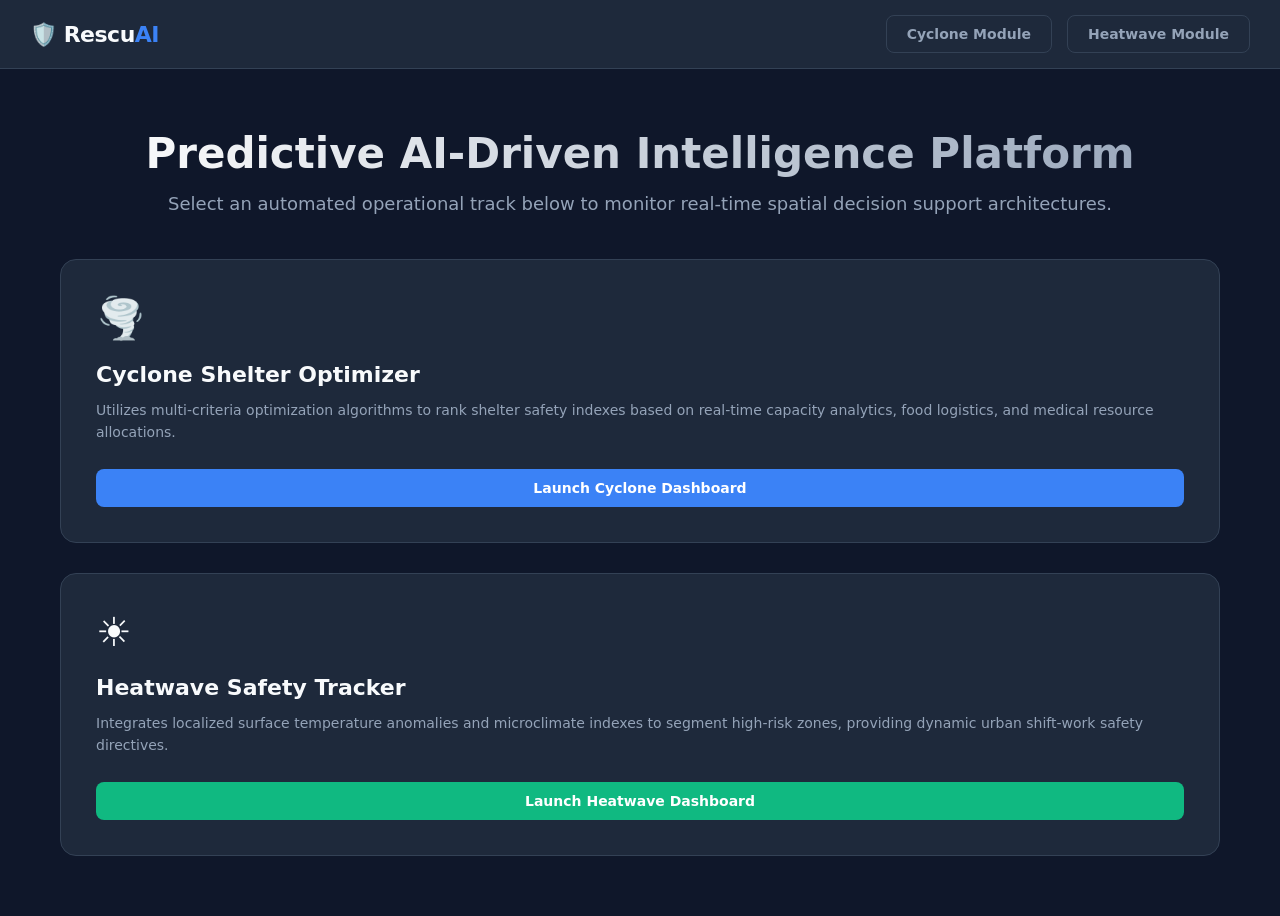
==== index.html @ 94a5cdf6 "Add initial frontend file" ====
<!DOCTYPE html>
<html lang="en">

<head>
    <meta charset="UTF-8">
    <meta name="viewport" content="width=device-width, initial-scale=1.0">
    <title>RescuAI - Multi-Track AI Platform</title>
    <link rel="stylesheet" href="style.css">
</head>

<body>

    <nav class="navbar">
        <a href="index.html" class="brand">
            <h1>🛡️ Rescu<span>AI</span></h1>
        </a>
        <div class="nav-links">
            <a href="cyclone.html" class="nav-btn secondary">Cyclone Module</a>
            <a href="heatwave.html" class="nav-btn secondary">Heatwave Module</a>
        </div>
    </nav>

    <div class="welcome-container">
        <h2 class="hero-title">Predictive AI-Driven Intelligence Platform</h2>
        <p class="hero-subtitle">Select an automated operational track below to monitor real-time spatial decision
            support architectures.</p>

        <div class="track-grid">
            <div class="track-card">
                <div>
                    <div class="icon-wrapper">🌪️</div>
                    <h3>Cyclone Shelter Optimizer</h3>
                    <p>Utilizes multi-criteria optimization algorithms to rank shelter safety indexes based on real-time
                        capacity analytics, food logistics, and medical resource allocations.</p>
                </div>
                <a href="cyclone.html" class="nav-btn active" style="text-align: center; display: block;">Launch Cyclone
                    Dashboard</a>
            </div>

            <div class="track-card">
                <div>
                    <div class="icon-wrapper">☀️</div>
                    <h3>Heatwave Safety Tracker</h3>
                    <p>Integrates localized surface temperature anomalies and microclimate indexes to segment high-risk
                        zones, providing dynamic urban shift-work safety directives.</p>
                </div>
                <a href="heatwave.html" class="nav-btn active"
                    style="text-align: center; display: block; background-color: #10b981;">Launch Heatwave Dashboard</a>
            </div>
        </div>
    </div>

</body>

</html>
---- style.css ----
/* Custom Premium UI Theme */
:root {
    --bg-main: #0f172a;
    --bg-card: #1e293b;
    --accent: #3b82f6;
    --accent-hover: #2563eb;
    --text-main: #f8fafc;
    --text-muted: #94a3b8;
    --border-color: #334155;
    --success: #10b981;
    --danger: #ef4444;
}

* {
    margin: 0;
    padding: 0;
    box-sizing: border-box;
    font-family: 'Inter', system-ui, -apple-system, sans-serif;
}

body {
    background-color: var(--bg-main);
    color: var(--text-main);
    min-height: 100vh;
    display: flex;
    flex-direction: column;
}

/* Header Navbar */
.navbar {
    background-color: var(--bg-card);
    border-bottom: 1px solid var(--border-color);
    padding: 15px 30px;
    display: flex;
    justify-content: space-between;
    align-items: center;
    position: sticky;
    top: 0;
    z-index: 1000;
}

.brand {
    display: flex;
    align-items: center;
    gap: 12px;
    text-decoration: none;
    color: var(--text-main);
}

.brand h1 {
    font-size: 22px;
    font-weight: 700;
    letter-spacing: -0.5px;
}

.brand span {
    color: var(--accent);
}

.nav-links {
    display: flex;
    gap: 15px;
}

.nav-btn {
    padding: 10px 20px;
    border-radius: 8px;
    text-decoration: none;
    font-weight: 600;
    font-size: 14px;
    transition: all 0.2s ease;
    border: 1px solid transparent;
}

.nav-btn.secondary {
    background-color: transparent;
    color: var(--text-muted);
    border-color: var(--border-color);
}

.nav-btn.secondary:hover {
    color: var(--text-main);
    background-color: rgba(255, 255, 255, 0.05);
}

.nav-btn.active {
    background-color: var(--accent);
    color: white;
}

/* Home / Landing Page Grid */
.welcome-container {
    max-width: 1200px;
    margin: 60px auto;
    padding: 0 20px;
    text-align: center;
}

.hero-title {
    font-size: 42px;
    font-weight: 800;
    margin-bottom: 15px;
    background: linear-gradient(to right, #fff, #94a3b8);
    -webkit-background-clip: text;
    -webkit-text-fill-color: transparent;
}

.hero-subtitle {
    color: var(--text-muted);
    font-size: 18px;
    margin-bottom: 45px;
}

.track-grid {
    display: grid;
    grid-template-columns: repeat(auto-fit, minmax(340px, 1-fr));
    gap: 30px;
}

.track-card {
    background-color: var(--bg-card);
    border: 1px solid var(--border-color);
    border-radius: 16px;
    padding: 35px;
    text-align: left;
    transition: transform 0.3s ease, border-color 0.3s ease;
    display: flex;
    flex-direction: column;
    justify-content: space-between;
}

.track-card:hover {
    transform: translateY(-5px);
    border-color: var(--accent);
}

.icon-wrapper {
    font-size: 40px;
    margin-bottom: 20px;
}

.track-card h3 {
    font-size: 22px;
    margin-bottom: 12px;
}

.track-card p {
    color: var(--text-muted);
    font-size: 14px;
    line-height: 1.6;
    margin-bottom: 25px;
}

/* Main Dashboard Layout */
.dashboard-layout {
    display: flex;
    flex: 1;
    height: calc(100vh - 65px);
    overflow: hidden;
}

.sidebar {
    width: 380px;
    background-color: var(--bg-card);
    border-right: 1px solid var(--border-color);
    padding: 25px;
    display: flex;
    flex-direction: column;
    gap: 25px;
    overflow-y: auto;
}

.map-viewport {
    flex: 1;
    background-color: #111827;
}

/* Components UI */
.search-group {
    display: flex;
    gap: 10px;
}

.search-group input {
    flex: 1;
    background-color: var(--bg-main);
    border: 1px solid var(--border-color);
    padding: 12px 16px;
    border-radius: 8px;
    color: white;
    font-size: 14px;
    outline: none;
}

.search-group input:focus {
    border-color: var(--accent);
}

.search-group button {
    background-color: var(--accent);
    color: white;
    border: none;
    padding: 0 20px;
    border-radius: 8px;
    font-weight: 600;
    cursor: pointer;
    transition: background 0.2s;
}

.search-group button:hover {
    background-color: var(--accent-hover);
}

/* AI Recommendation Panels */
.ai-box {
    background-color: rgba(59, 130, 246, 0.05);
    border: 1px solid rgba(59, 130, 246, 0.2);
    border-radius: 12px;
    padding: 20px;
}

.ai-box.heatwave {
    background-color: rgba(16, 185, 129, 0.05);
    border: 1px solid rgba(16, 185, 129, 0.2);
}

.ai-box h4 {
    font-size: 15px;
    font-weight: 700;
    margin-bottom: 15px;
    display: flex;
    align-items: center;
    gap: 8px;
}

.ai-list {
    list-style: none;
    display: flex;
    flex-direction: column;
    gap: 12px;
}

.ai-list li {
    background: var(--bg-main);
    border: 1px solid var(--border-color);
    padding: 12px;
    border-radius: 8px;
    font-size: 13.5px;
}

.ai-list li span {
    display: block;
    font-size: 11px;
    color: var(--success);
    margin-top: 4px;
}

/* Legend & Guide */
.legend-box h4 {
    font-size: 14px;
    margin-bottom: 12px;
    color: var(--text-muted);
}

.legend-item {
    display: flex;
    align-items: center;
    gap: 10px;
    font-size: 13px;
    margin-bottom: 8px;
}

.dot {
    width: 12px;
    height: 12px;
    border-radius: 50%;
}

.dot.green {
    background-color: var(--success);
}

.dot.red {
    background-color: var(--danger);
}

.square.green {
    width: 14px;
    height: 14px;
    background-color: rgba(16, 185, 129, 0.3);
    border: 1px solid var(--success);
}

.square.red {
    width: 14px;
    height: 14px;
    background-color: rgba(239, 68, 68, 0.3);
    border: 1px solid var(--danger);
}

/* Full-height Leaflet Override */
#map {
    width: 100%;
    height: 100%;
}

/* Popup Custom CSS */
.leaflet-popup-content-wrapper {
    background-color: var(--bg-card) !important;
    color: var(--text-main) !important;
    border: 1px solid var(--border-color);
    border-radius: 8px !important;
}

.leaflet-popup-tip {
    background-color: var(--bg-card) !important;
}
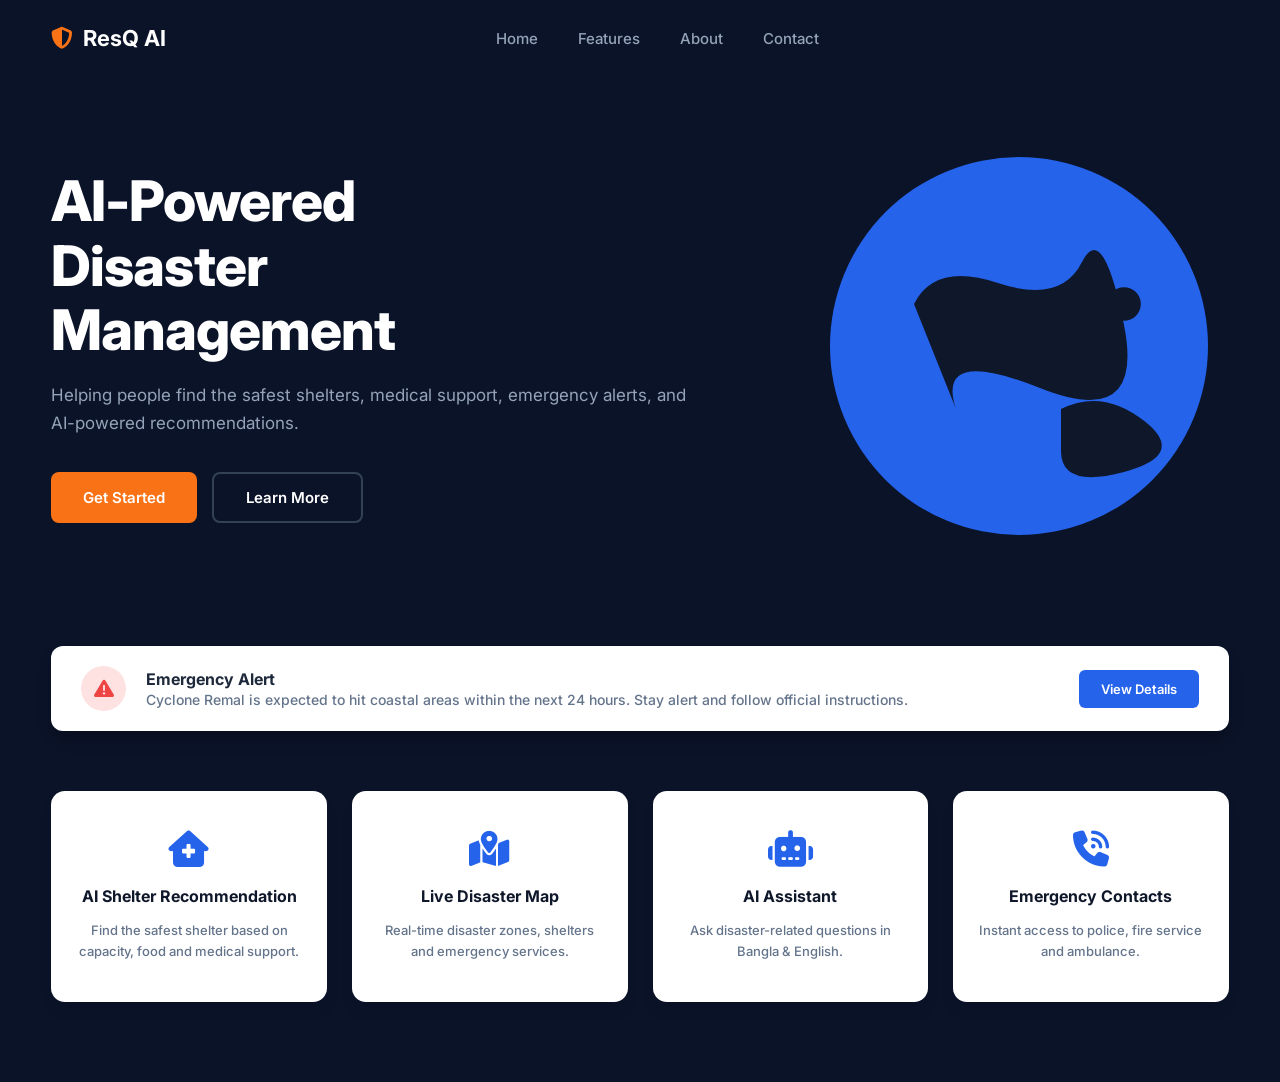
==== commit 2dbec594: "Added front page" ====
--- a/index.html
+++ b/index.html
@@ -4,51 +4,94 @@
 <head>
     <meta charset="UTF-8">
     <meta name="viewport" content="width=device-width, initial-scale=1.0">
-    <title>RescuAI - Multi-Track AI Platform</title>
+    <title>ResQ AI - Disaster Management Portal</title>
+    <!-- FontAwesome & Google Fonts link -->
+    <link rel="stylesheet" href="https://cdnjs.cloudflare.com/ajax/libs/font-awesome/6.4.0/css/all.min.css">
+    <link href="https://fonts.googleapis.com/css2?family=Inter:wght@400;500;600;700;800&display=swap" rel="stylesheet">
     <link rel="stylesheet" href="style.css">
 </head>
 
-<body>
+<body class="landing-body">
 
-    <nav class="navbar">
-        <a href="index.html" class="brand">
-            <h1>🛡️ Rescu<span>AI</span></h1>
-        </a>
-        <div class="nav-links">
-            <a href="cyclone.html" class="nav-btn secondary">Cyclone Module</a>
-            <a href="heatwave.html" class="nav-btn secondary">Heatwave Module</a>
+    <!-- TOP NAVBAR (Login Button Removed) -->
+    <nav class="landing-nav">
+        <div class="nav-logo">
+            <i class="fa-solid fa-shield-halved"></i>
+            <span>ResQ AI</span>
         </div>
+        <div class="nav-menu">
+            <a href="#">Home</a>
+            <a href="#">Features</a>
+            <a href="#">About</a>
+            <a href="#">Contact</a>
+        </div>
+        <div style="width: 80px;"></div> <!-- Visual balance container -->
     </nav>
 
-    <div class="welcome-container">
-        <h2 class="hero-title">Predictive AI-Driven Intelligence Platform</h2>
-        <p class="hero-subtitle">Select an automated operational track below to monitor real-time spatial decision
-            support architectures.</p>
-
-        <div class="track-grid">
-            <div class="track-card">
-                <div>
-                    <div class="icon-wrapper">🌪️</div>
-                    <h3>Cyclone Shelter Optimizer</h3>
-                    <p>Utilizes multi-criteria optimization algorithms to rank shelter safety indexes based on real-time
-                        capacity analytics, food logistics, and medical resource allocations.</p>
-                </div>
-                <a href="cyclone.html" class="nav-btn active" style="text-align: center; display: block;">Launch Cyclone
-                    Dashboard</a>
-            </div>
-
-            <div class="track-card">
-                <div>
-                    <div class="icon-wrapper">☀️</div>
-                    <h3>Heatwave Safety Tracker</h3>
-                    <p>Integrates localized surface temperature anomalies and microclimate indexes to segment high-risk
-                        zones, providing dynamic urban shift-work safety directives.</p>
-                </div>
-                <a href="heatwave.html" class="nav-btn active"
-                    style="text-align: center; display: block; background-color: #10b981;">Launch Heatwave Dashboard</a>
+    <!-- HERO SECTION (Full Width Layout) -->
+    <header class="hero-section">
+        <div class="hero-content">
+            <h1>AI-Powered<br>Disaster<br>Management</h1>
+            <p>Helping people find the safest shelters, medical support, emergency alerts, and AI-powered
+                recommendations.</p>
+            <div class="hero-buttons">
+                <button class="btn-orange" onclick="window.location.href='dashboard.html'">Get Started</button>
+                <button class="btn-outline">Learn More</button>
             </div>
         </div>
+        <div class="hero-image-area">
+            <!-- Professional SVG Earth Globe to match image_9f9647.png -->
+            <svg class="globe-svg" viewBox="0 0 100 100" xmlns="http://www.w3.org/2000/svg">
+                <circle cx="50" cy="50" r="45" fill="#2563eb" />
+                <path d="M25,40 Q30,30 45,35 T65,30 T75,45 T55,60 T35,65 Z" fill="#0f172a" />
+                <path d="M60,65 Q70,60 80,68 T75,80 T60,75 Z" fill="#0f172a" />
+                <circle cx="75" cy="40" r="4" fill="#0f172a" />
+            </svg>
+        </div>
+    </header>
+
+    <!-- EMERGENCY ALERT BANNER -->
+    <div class="emergency-container">
+        <div class="alert-box-card">
+            <div class="alert-left">
+                <div class="alert-icon-circle">
+                    <i class="fa-solid fa-triangle-exclamation"></i>
+                </div>
+                <div class="alert-text">
+                    <h3>Emergency Alert</h3>
+                    <p>Cyclone Remal is expected to hit coastal areas within the next 24 hours. Stay alert and follow
+                        official instructions.</p>
+                </div>
+            </div>
+            <button class="btn-view-details">View Details</button>
+        </div>
     </div>
+
+    <!-- FEATURES INFOCARDS GRID -->
+    <section class="features-container">
+        <div class="features-grid">
+            <div class="feature-info-card">
+                <i class="fa-solid fa-house-medical card-icon-blue"></i>
+                <h4>AI Shelter Recommendation</h4>
+                <p>Find the safest shelter based on capacity, food and medical support.</p>
+            </div>
+            <div class="feature-info-card">
+                <i class="fa-solid fa-map-location-dot card-icon-blue"></i>
+                <h4>Live Disaster Map</h4>
+                <p>Real-time disaster zones, shelters and emergency services.</p>
+            </div>
+            <div class="feature-info-card">
+                <i class="fa-solid fa-robot card-icon-blue"></i>
+                <h4>AI Assistant</h4>
+                <p>Ask disaster-related questions in Bangla & English.</p>
+            </div>
+            <div class="feature-info-card">
+                <i class="fa-solid fa-phone-volume card-icon-blue"></i>
+                <h4>Emergency Contacts</h4>
+                <p>Instant access to police, fire service and ambulance.</p>
+            </div>
+        </div>
+    </section>
 
 </body>
 
--- a/style.css
+++ b/style.css
@@ -1,317 +1,792 @@
-/* Custom Premium UI Theme */
+/* Premium Light Dashboard Layout Theme Engine */
 :root {
-    --bg-main: #0f172a;
-    --bg-card: #1e293b;
-    --accent: #3b82f6;
-    --accent-hover: #2563eb;
-    --text-main: #f8fafc;
-    --text-muted: #94a3b8;
-    --border-color: #334155;
-    --success: #10b981;
-    --danger: #ef4444;
+    --bg-body: #eef2f7;
+    --bg-sidebar: #0f172a;
+    --bg-card: #ffffff;
+    --primary-blue: #2563eb;
+    --primary-hover: #1d4ed8;
+    --text-dark: #1e293b;
+    --text-muted: #64748b;
+    --border-light: #e2e8f0;
+    --red-alert: #ef4444;
+    --orange-warning: #f97316;
 }
 
 * {
     margin: 0;
     padding: 0;
     box-sizing: border-box;
-    font-family: 'Inter', system-ui, -apple-system, sans-serif;
+    font-family: 'Inter', sans-serif;
 }
 
 body {
-    background-color: var(--bg-main);
-    color: var(--text-main);
+    background-color: var(--bg-body);
+    color: var(--text-dark);
+    height: 100vh;
+    overflow: hidden;
+}
+
+.app-container {
+    display: flex;
+    width: 100vw;
+    height: 100vh;
+}
+
+/* Sidebar Component */
+.main-sidebar {
+    width: 260px;
+    background-color: var(--bg-sidebar);
+    color: white;
+    display: flex;
+    flex-direction: column;
+    padding: 25px 0;
+    flex-shrink: 0;
+}
+
+.sidebar-brand {
+    display: flex;
+    align-items: center;
+    gap: 12px;
+    padding: 0 25px 30px 25px;
+}
+
+.brand-icon {
+    font-size: 24px;
+    color: var(--orange-warning);
+}
+
+.sidebar-brand h2 {
+    font-size: 22px;
+    font-weight: 700;
+    letter-spacing: -0.5px;
+}
+
+.sidebar-brand span {
+    color: var(--primary-blue);
+}
+
+.sidebar-menu {
+    display: flex;
+    flex-direction: column;
+    gap: 5px;
+    padding: 0 15px;
+}
+
+.menu-item {
+    display: flex;
+    align-items: center;
+    gap: 15px;
+    padding: 14px 18px;
+    color: #94a3b8;
+    text-decoration: none;
+    font-weight: 500;
+    font-size: 15px;
+    border-radius: 8px;
+    transition: all 0.2s ease;
+}
+
+.menu-item i {
+    font-size: 18px;
+    width: 20px;
+}
+
+.menu-item:hover {
+    color: white;
+    background-color: rgba(255, 255, 255, 0.05);
+}
+
+.menu-item.active {
+    background-color: var(--primary-blue);
+    color: white;
+}
+
+/* Main Workspace Viewport */
+.content-viewport {
+    flex: 1;
+    display: flex;
+    flex-direction: column;
+    overflow: hidden;
+}
+
+.top-bar {
+    background-color: var(--bg-card);
+    height: 70px;
+    padding: 0 35px;
+    display: flex;
+    justify-content: space-between;
+    align-items: center;
+    border-bottom: 1px solid var(--border-light);
+}
+
+.search-box {
+    display: flex;
+    align-items: center;
+    gap: 10px;
+    background-color: #f8fafc;
+    border: 1px solid var(--border-light);
+    padding: 10px 16px;
+    border-radius: 8px;
+    width: 320px;
+}
+
+.search-box i {
+    color: var(--text-muted);
+}
+
+.search-box input {
+    border: none;
+    background: transparent;
+    outline: none;
+    font-size: 14px;
+    color: var(--text-dark);
+    width: 100%;
+}
+
+.top-bar-actions {
+    display: flex;
+    align-items: center;
+    gap: 20px;
+}
+
+.icon-btn {
+    background: transparent;
+    border: none;
+    font-size: 20px;
+    color: var(--text-dark);
+    cursor: pointer;
+}
+
+.user-profile {
+    width: 40px;
+    height: 40px;
+    background-color: #f1f5f9;
+    border-radius: 50%;
+    display: flex;
+    align-items: center;
+    justify-content: center;
+    font-size: 18px;
+    color: var(--text-muted);
+    cursor: pointer;
+    border: 1px solid var(--border-light);
+}
+
+/* Grid Layouts */
+.dynamic-container {
+    flex: 1;
+    padding: 30px 35px;
+    overflow-y: auto;
+}
+
+.metrics-grid {
+    display: grid;
+    grid-template-columns: repeat(4, 1fr);
+    gap: 25px;
+    margin-bottom: 25px;
+}
+
+.metric-card {
+    background-color: var(--bg-card);
+    border: 1px solid var(--border-light);
+    border-radius: 14px;
+    padding: 25px;
+    display: flex;
+    flex-direction: column;
+    gap: 8px;
+}
+
+.card-title {
+    font-size: 15px;
+    font-weight: 600;
+    color: var(--text-muted);
+}
+
+.card-value {
+    font-size: 32px;
+    font-weight: 700;
+}
+
+.txt-blue {
+    color: var(--primary-blue);
+}
+
+.txt-red {
+    color: var(--red-alert);
+}
+
+.txt-orange {
+    color: var(--orange-warning);
+}
+
+.dashboard-split {
+    display: grid;
+    grid-template-columns: 1.2fr 1fr;
+    gap: 25px;
+    align-items: start;
+}
+
+.panel-card {
+    background-color: var(--bg-card);
+    border: 1px solid var(--border-light);
+    border-radius: 14px;
+    padding: 30px;
+}
+
+.panel-card h3 {
+    font-size: 18px;
+    font-weight: 700;
+    margin-bottom: 20px;
+    color: var(--primary-blue);
+}
+
+.rec-intro {
+    font-size: 15px;
+    line-height: 1.6;
+    margin-bottom: 20px;
+}
+
+.rec-list {
+    list-style: none;
+    display: flex;
+    flex-direction: column;
+    gap: 14px;
+    margin-bottom: 25px;
+}
+
+.rec-list li {
+    display: flex;
+    align-items: center;
+    gap: 12px;
+    font-size: 14px;
+    font-weight: 500;
+}
+
+.text-green {
+    color: #10b981;
+}
+
+.text-purple {
+    color: #8b5cf6;
+}
+
+.text-red {
+    color: #ef4444;
+}
+
+.text-blue {
+    color: #3b82f6;
+}
+
+.action-btn-primary {
+    background-color: var(--primary-blue);
+    color: white;
+    border: none;
+    padding: 12px 24px;
+    border-radius: 8px;
+    font-weight: 600;
+    cursor: pointer;
+}
+
+.map-placeholder {
+    width: 100%;
+    height: 280px;
+    border-radius: 10px;
+    border: 1px solid var(--border-light);
+}
+
+
+/* ==========================================================================
+   LANDING PAGE HERO & INFOCARDS STYLES (MATCHING IMAGE_9F9647.PNG)
+   ========================================================================== */
+
+.landing-body {
+    background-color: #0b1329;
+    /* Dark premium background from the image */
+    color: #ffffff;
+    overflow-y: auto;
+    height: auto;
+}
+
+/* Landing Navigation */
+.landing-nav {
+    display: flex;
+    justify-content: space-between;
+    align-items: center;
+    padding: 25px 80px;
+    background: transparent;
+}
+
+.nav-logo {
+    display: flex;
+    align-items: center;
+    gap: 10px;
+    font-size: 22px;
+    font-weight: 700;
+    color: #ffffff;
+}
+
+.nav-logo i {
+    color: #f97316;
+}
+
+.nav-menu {
+    display: flex;
+    gap: 30px;
+}
+
+.nav-menu a {
+    color: #94a3b8;
+    text-decoration: none;
+    font-size: 14px;
+    font-weight: 500;
+    transition: color 0.2s;
+}
+
+.nav-menu a:hover {
+    color: #ffffff;
+}
+
+.btn-login {
+    background-color: #f97316;
+    color: white;
+    border: none;
+    padding: 8px 22px;
+    border-radius: 6px;
+    font-weight: 600;
+    font-size: 14px;
+    cursor: pointer;
+}
+
+/* Hero Section Layout */
+.hero-section {
+    display: flex;
+    justify-content: space-between;
+    align-items: center;
+    padding: 60px 80px;
+    max-width: 1400px;
+    margin: 0 auto;
+}
+
+.hero-content {
+    max-width: 550px;
+}
+
+.hero-content h1 {
+    font-size: 52px;
+    font-weight: 800;
+    line-height: 1.1;
+    margin-bottom: 20px;
+    letter-spacing: -1px;
+}
+
+.hero-content p {
+    color: #94a3b8;
+    font-size: 16px;
+    line-height: 1.6;
+    margin-bottom: 35px;
+}
+
+.hero-buttons {
+    display: flex;
+    gap: 15px;
+}
+
+.btn-orange {
+    background-color: #f97316;
+    color: white;
+    border: none;
+    padding: 14px 30px;
+    border-radius: 8px;
+    font-weight: 600;
+    font-size: 15px;
+    cursor: pointer;
+    transition: background 0.2s;
+}
+
+.btn-orange:hover {
+    background-color: #ea580c;
+}
+
+.btn-outline {
+    background: transparent;
+    color: white;
+    border: 2px solid #334155;
+    padding: 14px 30px;
+    border-radius: 8px;
+    font-weight: 600;
+    font-size: 15px;
+    cursor: pointer;
+    transition: border-color 0.2s;
+}
+
+.btn-outline:hover {
+    border-color: #64748b;
+}
+
+.hero-image-area {
+    width: 380px;
+    height: 380px;
+    display: flex;
+    justify-content: center;
+    align-items: center;
+}
+
+.globe-svg {
+    width: 100%;
+    height: 100%;
+}
+
+/* Emergency Alert Layout */
+.emergency-container {
+    padding: 0 80px;
+    max-width: 1400px;
+    margin: 30px auto;
+}
+
+.alert-box-card {
+    background-color: #ffffff;
+    border-radius: 12px;
+    padding: 18px 25px;
+    display: flex;
+    justify-content: space-between;
+    align-items: center;
+    color: #1e293b;
+}
+
+.alert-left {
+    display: flex;
+    align-items: center;
+    gap: 20px;
+}
+
+.alert-icon-circle {
+    width: 45px;
+    height: 45px;
+    background-color: #fee2e2;
+    color: #ef4444;
+    border-radius: 50%;
+    display: flex;
+    align-items: center;
+    justify-content: center;
+    font-size: 20px;
+}
+
+.alert-text h3 {
+    font-size: 16px;
+    font-weight: 700;
+    margin-bottom: 2px;
+}
+
+.alert-text p {
+    color: #64748b;
+    font-size: 13px;
+    font-weight: 500;
+}
+
+.btn-view-details {
+    background-color: #2563eb;
+    color: white;
+    border: none;
+    padding: 10px 20px;
+    border-radius: 6px;
+    font-weight: 600;
+    font-size: 13px;
+    cursor: pointer;
+}
+
+/* Features Grid Layout */
+.features-container {
+    padding: 30px 80px 80px 80px;
+    max-width: 1400px;
+    margin: 0 auto;
+}
+
+.features-grid {
+    display: grid;
+    grid-template-columns: repeat(4, 1fr);
+    gap: 25px;
+}
+
+.feature-info-card {
+    background-color: #ffffff;
+    border-radius: 14px;
+    padding: 35px 25px;
+    text-align: center;
+    color: #1e293b;
+    display: flex;
+    flex-direction: column;
+    align-items: center;
+    gap: 12px;
+    box-shadow: 0 4px 6px -1px rgba(0, 0, 0, 0.1);
+}
+
+.card-icon-blue {
+    font-size: 32px;
+    color: #2563eb;
+    margin-bottom: 5px;
+}
+
+.feature-info-card h4 {
+    font-size: 15px;
+    font-weight: 700;
+    color: #0f172a;
+}
+
+.feature-info-card p {
+    color: #64748b;
+    font-size: 12px;
+    line-height: 1.6;
+    font-weight: 500;
+}
+
+
+
+
+/* ==========================================================================
+   UPDATED FULL-SCREEN LANDING PAGE STYLES (MATCHING IMAGE_9F9647.PNG)
+   ========================================================================== */
+
+.landing-body {
+    background-color: #0b1329;
+    /* Dark premium background from the image */
+    color: #ffffff;
+    overflow-y: auto;
+    height: auto;
     min-height: 100vh;
+    width: 100%;
+}
+
+/* Landing Navigation - Stretched Across Screen */
+.landing-nav {
+    display: flex;
+    justify-content: space-between;
+    align-items: center;
+    padding: 25px 4%;
+    /* Uses responsive percentage for edge-to-edge look */
+    background: transparent;
+    width: 100%;
+}
+
+.nav-logo {
+    display: flex;
+    align-items: center;
+    gap: 10px;
+    font-size: 22px;
+    font-weight: 700;
+    color: #ffffff;
+}
+
+.nav-logo i {
+    color: #f97316;
+}
+
+.nav-menu {
+    display: flex;
+    gap: 40px;
+}
+
+.nav-menu a {
+    color: #94a3b8;
+    text-decoration: none;
+    font-size: 15px;
+    font-weight: 500;
+    transition: color 0.2s;
+}
+
+.nav-menu a:hover {
+    color: #ffffff;
+}
+
+/* Hero Section - True Fullscreen Width Expansion */
+.hero-section {
+    display: flex;
+    justify-content: space-between;
+    align-items: center;
+    padding: 60px 4%;
+    width: 100%;
+    max-width: 100%;
+    /* Removed restriction to take whole browser frame */
+    margin: 0;
+}
+
+.hero-content {
+    flex: 1;
+    max-width: 650px;
+}
+
+.hero-content h1 {
+    font-size: 56px;
+    font-weight: 800;
+    line-height: 1.15;
+    margin-bottom: 20px;
+    letter-spacing: -1px;
+}
+
+.hero-content p {
+    color: #94a3b8;
+    font-size: 17px;
+    line-height: 1.6;
+    margin-bottom: 35px;
+}
+
+.hero-buttons {
+    display: flex;
+    gap: 15px;
+}
+
+.btn-orange {
+    background-color: #f97316;
+    color: white;
+    border: none;
+    padding: 14px 32px;
+    border-radius: 8px;
+    font-weight: 600;
+    font-size: 15px;
+    cursor: pointer;
+    transition: background 0.2s;
+}
+
+.btn-orange:hover {
+    background-color: #ea580c;
+}
+
+.btn-outline {
+    background: transparent;
+    color: white;
+    border: 2px solid #334155;
+    padding: 14px 32px;
+    border-radius: 8px;
+    font-weight: 600;
+    font-size: 15px;
+    cursor: pointer;
+    transition: border-color 0.2s;
+}
+
+.btn-outline:hover {
+    border-color: #64748b;
+}
+
+.hero-image-area {
+    width: 420px;
+    height: 420px;
+    display: flex;
+    justify-content: center;
+    align-items: center;
+    flex-shrink: 0;
+}
+
+.globe-svg {
+    width: 100%;
+    height: 100%;
+}
+
+/* Emergency Alert Box - Expanded Layout */
+.emergency-container {
+    padding: 0 4%;
+    width: 100%;
+    max-width: 100%;
+    margin: 30px 0;
+}
+
+.alert-box-card {
+    background-color: #ffffff;
+    border-radius: 12px;
+    padding: 20px 30px;
+    display: flex;
+    justify-content: space-between;
+    align-items: center;
+    color: #1e293b;
+    width: 100%;
+    box-shadow: 0 10px 15px -3px rgba(0, 0, 0, 0.3);
+}
+
+.alert-left {
+    display: flex;
+    align-items: center;
+    gap: 20px;
+}
+
+.alert-icon-circle {
+    width: 45px;
+    height: 45px;
+    background-color: #fee2e2;
+    color: #ef4444;
+    border-radius: 50%;
+    display: flex;
+    align-items: center;
+    justify-content: center;
+    font-size: 20px;
+}
+
+.alert-text h3 {
+    font-size: 16px;
+    font-weight: 700;
+    margin-bottom: 2px;
+}
+
+.alert-text p {
+    color: #64748b;
+    font-size: 14px;
+    font-weight: 500;
+}
+
+.btn-view-details {
+    background-color: #2563eb;
+    color: white;
+    border: none;
+    padding: 11px 22px;
+    border-radius: 6px;
+    font-weight: 600;
+    font-size: 13px;
+    cursor: pointer;
+}
+
+/* Features Component Containers - Adaptive Full Width Grid */
+.features-container {
+    padding: 30px 4% 80px 4%;
+    width: 100%;
+    max-width: 100%;
+}
+
+.features-grid {
+    display: grid;
+    grid-template-columns: repeat(4, 1fr);
+    gap: 25px;
+    width: 100%;
+}
+
+.feature-info-card {
+    background-color: #ffffff;
+    border-radius: 14px;
+    padding: 40px 25px;
+    text-align: center;
+    color: #1e293b;
     display: flex;
     flex-direction: column;
-}
-
-/* Header Navbar */
-.navbar {
-    background-color: var(--bg-card);
-    border-bottom: 1px solid var(--border-color);
-    padding: 15px 30px;
-    display: flex;
-    justify-content: space-between;
-    align-items: center;
-    position: sticky;
-    top: 0;
-    z-index: 1000;
-}
-
-.brand {
-    display: flex;
-    align-items: center;
-    gap: 12px;
-    text-decoration: none;
-    color: var(--text-main);
-}
-
-.brand h1 {
-    font-size: 22px;
-    font-weight: 700;
-    letter-spacing: -0.5px;
-}
-
-.brand span {
-    color: var(--accent);
-}
-
-.nav-links {
-    display: flex;
-    gap: 15px;
-}
-
-.nav-btn {
-    padding: 10px 20px;
-    border-radius: 8px;
-    text-decoration: none;
-    font-weight: 600;
-    font-size: 14px;
-    transition: all 0.2s ease;
-    border: 1px solid transparent;
-}
-
-.nav-btn.secondary {
-    background-color: transparent;
-    color: var(--text-muted);
-    border-color: var(--border-color);
-}
-
-.nav-btn.secondary:hover {
-    color: var(--text-main);
-    background-color: rgba(255, 255, 255, 0.05);
-}
-
-.nav-btn.active {
-    background-color: var(--accent);
-    color: white;
-}
-
-/* Home / Landing Page Grid */
-.welcome-container {
-    max-width: 1200px;
-    margin: 60px auto;
-    padding: 0 20px;
-    text-align: center;
-}
-
-.hero-title {
-    font-size: 42px;
-    font-weight: 800;
-    margin-bottom: 15px;
-    background: linear-gradient(to right, #fff, #94a3b8);
-    -webkit-background-clip: text;
-    -webkit-text-fill-color: transparent;
-}
-
-.hero-subtitle {
-    color: var(--text-muted);
-    font-size: 18px;
-    margin-bottom: 45px;
-}
-
-.track-grid {
-    display: grid;
-    grid-template-columns: repeat(auto-fit, minmax(340px, 1-fr));
-    gap: 30px;
-}
-
-.track-card {
-    background-color: var(--bg-card);
-    border: 1px solid var(--border-color);
-    border-radius: 16px;
-    padding: 35px;
-    text-align: left;
-    transition: transform 0.3s ease, border-color 0.3s ease;
-    display: flex;
-    flex-direction: column;
-    justify-content: space-between;
-}
-
-.track-card:hover {
+    align-items: center;
+    gap: 14px;
+    box-shadow: 0 10px 15px -3px rgba(0, 0, 0, 0.1);
+    transition: transform 0.2s;
+}
+
+.feature-info-card:hover {
     transform: translateY(-5px);
-    border-color: var(--accent);
-}
-
-.icon-wrapper {
-    font-size: 40px;
-    margin-bottom: 20px;
-}
-
-.track-card h3 {
-    font-size: 22px;
-    margin-bottom: 12px;
-}
-
-.track-card p {
-    color: var(--text-muted);
-    font-size: 14px;
+}
+
+.card-icon-blue {
+    font-size: 36px;
+    color: #2563eb;
+    margin-bottom: 5px;
+}
+
+.feature-info-card h4 {
+    font-size: 16px;
+    font-weight: 700;
+    color: #0f172a;
+}
+
+.feature-info-card p {
+    color: #64748b;
+    font-size: 13px;
     line-height: 1.6;
-    margin-bottom: 25px;
-}
-
-/* Main Dashboard Layout */
-.dashboard-layout {
-    display: flex;
-    flex: 1;
-    height: calc(100vh - 65px);
-    overflow: hidden;
-}
-
-.sidebar {
-    width: 380px;
-    background-color: var(--bg-card);
-    border-right: 1px solid var(--border-color);
-    padding: 25px;
-    display: flex;
-    flex-direction: column;
-    gap: 25px;
-    overflow-y: auto;
-}
-
-.map-viewport {
-    flex: 1;
-    background-color: #111827;
-}
-
-/* Components UI */
-.search-group {
-    display: flex;
-    gap: 10px;
-}
-
-.search-group input {
-    flex: 1;
-    background-color: var(--bg-main);
-    border: 1px solid var(--border-color);
-    padding: 12px 16px;
-    border-radius: 8px;
-    color: white;
-    font-size: 14px;
-    outline: none;
-}
-
-.search-group input:focus {
-    border-color: var(--accent);
-}
-
-.search-group button {
-    background-color: var(--accent);
-    color: white;
-    border: none;
-    padding: 0 20px;
-    border-radius: 8px;
-    font-weight: 600;
-    cursor: pointer;
-    transition: background 0.2s;
-}
-
-.search-group button:hover {
-    background-color: var(--accent-hover);
-}
-
-/* AI Recommendation Panels */
-.ai-box {
-    background-color: rgba(59, 130, 246, 0.05);
-    border: 1px solid rgba(59, 130, 246, 0.2);
-    border-radius: 12px;
-    padding: 20px;
-}
-
-.ai-box.heatwave {
-    background-color: rgba(16, 185, 129, 0.05);
-    border: 1px solid rgba(16, 185, 129, 0.2);
-}
-
-.ai-box h4 {
-    font-size: 15px;
-    font-weight: 700;
-    margin-bottom: 15px;
-    display: flex;
-    align-items: center;
-    gap: 8px;
-}
-
-.ai-list {
-    list-style: none;
-    display: flex;
-    flex-direction: column;
-    gap: 12px;
-}
-
-.ai-list li {
-    background: var(--bg-main);
-    border: 1px solid var(--border-color);
-    padding: 12px;
-    border-radius: 8px;
-    font-size: 13.5px;
-}
-
-.ai-list li span {
-    display: block;
-    font-size: 11px;
-    color: var(--success);
-    margin-top: 4px;
-}
-
-/* Legend & Guide */
-.legend-box h4 {
-    font-size: 14px;
-    margin-bottom: 12px;
-    color: var(--text-muted);
-}
-
-.legend-item {
-    display: flex;
-    align-items: center;
-    gap: 10px;
-    font-size: 13px;
-    margin-bottom: 8px;
-}
-
-.dot {
-    width: 12px;
-    height: 12px;
-    border-radius: 50%;
-}
-
-.dot.green {
-    background-color: var(--success);
-}
-
-.dot.red {
-    background-color: var(--danger);
-}
-
-.square.green {
-    width: 14px;
-    height: 14px;
-    background-color: rgba(16, 185, 129, 0.3);
-    border: 1px solid var(--success);
-}
-
-.square.red {
-    width: 14px;
-    height: 14px;
-    background-color: rgba(239, 68, 68, 0.3);
-    border: 1px solid var(--danger);
-}
-
-/* Full-height Leaflet Override */
-#map {
-    width: 100%;
-    height: 100%;
-}
-
-/* Popup Custom CSS */
-.leaflet-popup-content-wrapper {
-    background-color: var(--bg-card) !important;
-    color: var(--text-main) !important;
-    border: 1px solid var(--border-color);
-    border-radius: 8px !important;
-}
-
-.leaflet-popup-tip {
-    background-color: var(--bg-card) !important;
+    font-weight: 500;
 }
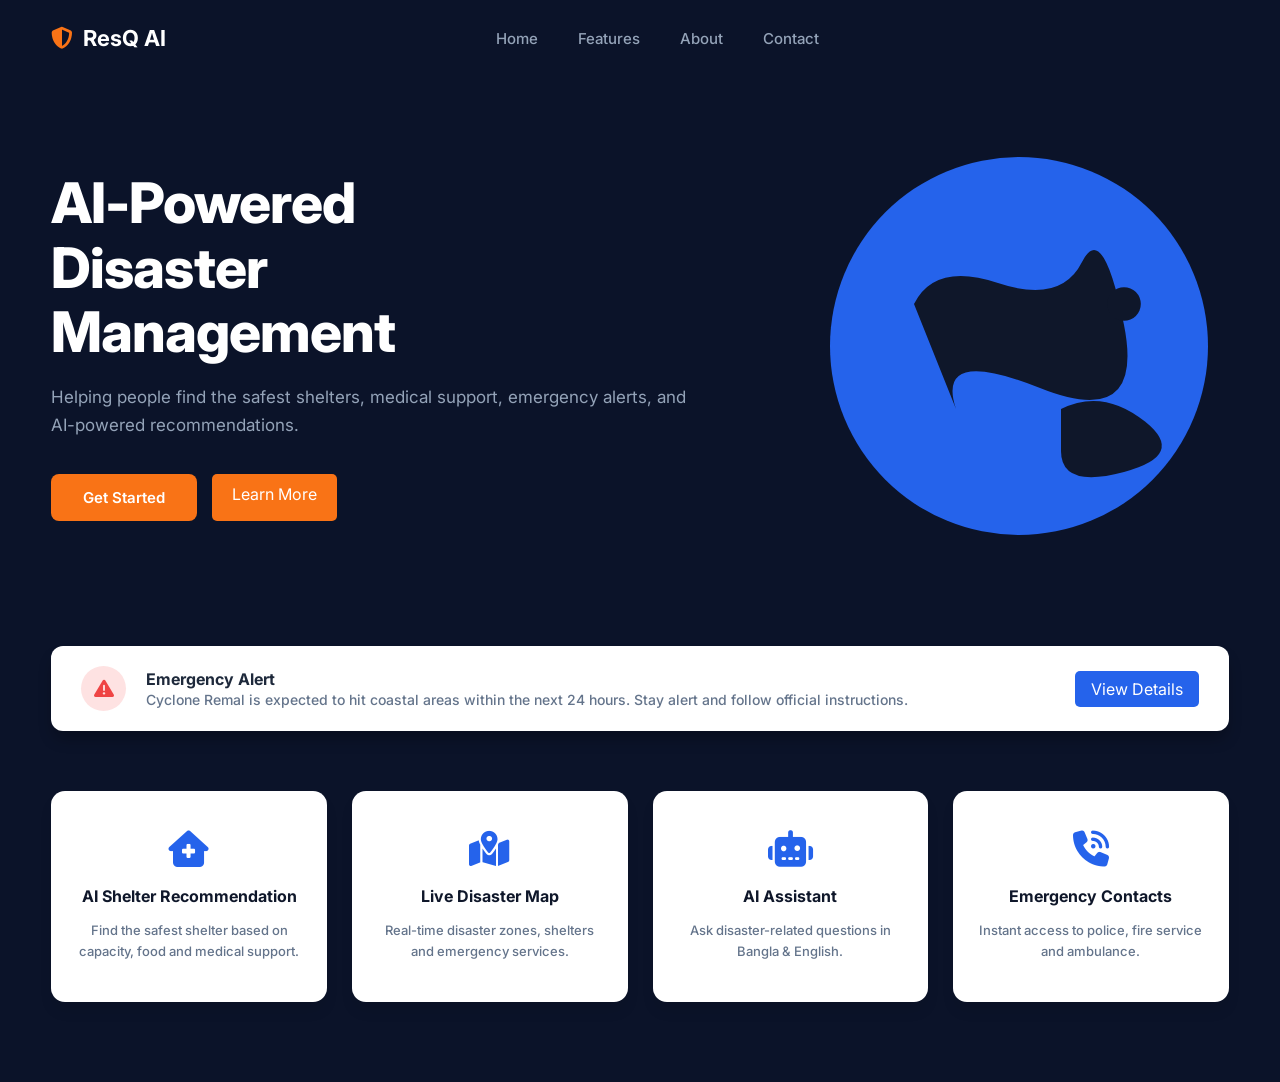
==== commit 6784de49: "Updated Learn More" ====
--- a/index.html
+++ b/index.html
@@ -16,14 +16,16 @@
     <!-- TOP NAVBAR (Login Button Removed) -->
     <nav class="landing-nav">
         <div class="nav-logo">
-            <i class="fa-solid fa-shield-halved"></i>
-            <span>ResQ AI</span>
+            <a href="index.html"
+                style="text-decoration: none; color: inherit; display: flex; align-items: center; gap: 10px;">
+                <i class="fa-solid fa-shield-halved"></i>
+                <span>ResQ AI</span></a>
         </div>
         <div class="nav-menu">
-            <a href="#">Home</a>
-            <a href="#">Features</a>
-            <a href="#">About</a>
-            <a href="#">Contact</a>
+            <a href="index.html">Home</a>
+            <a href="features.html">Features</a>
+            <a href="about.html">About</a>
+            <a href="contact.html">Contact</a>
         </div>
         <div style="width: 80px;"></div> <!-- Visual balance container -->
     </nav>
@@ -36,7 +38,10 @@
                 recommendations.</p>
             <div class="hero-buttons">
                 <button class="btn-orange" onclick="window.location.href='dashboard.html'">Get Started</button>
-                <button class="btn-outline">Learn More</button>
+                <!-- <button class="btn-outline">Learn More</button> -->
+                <a href="details.html" class="details-btn"
+                    style="text-decoration: none; padding: 10px 20px; background: #f97316; color: white; border-radius: 5px;">Learn
+                    More</a>
             </div>
         </div>
         <div class="hero-image-area">
@@ -63,7 +68,10 @@
                         official instructions.</p>
                 </div>
             </div>
-            <button class="btn-view-details">View Details</button>
+            <!-- <button class="btn-view-details">View Details</button> -->
+            <a href="emergency.html"
+                style="text-decoration: none; padding: 8px 16px; background: #2563eb; color: white; border-radius: 5px;">View
+                Details</a>
         </div>
     </div>
 
@@ -74,16 +82,19 @@
                 <i class="fa-solid fa-house-medical card-icon-blue"></i>
                 <h4>AI Shelter Recommendation</h4>
                 <p>Find the safest shelter based on capacity, food and medical support.</p>
+
             </div>
             <div class="feature-info-card">
                 <i class="fa-solid fa-map-location-dot card-icon-blue"></i>
                 <h4>Live Disaster Map</h4>
                 <p>Real-time disaster zones, shelters and emergency services.</p>
+
             </div>
             <div class="feature-info-card">
                 <i class="fa-solid fa-robot card-icon-blue"></i>
                 <h4>AI Assistant</h4>
                 <p>Ask disaster-related questions in Bangla & English.</p>
+
             </div>
             <div class="feature-info-card">
                 <i class="fa-solid fa-phone-volume card-icon-blue"></i>
@@ -93,6 +104,8 @@
         </div>
     </section>
 
+
+
 </body>
 
 </html>
--- a/style.css
+++ b/style.css
@@ -789,4 +789,228 @@
     font-size: 13px;
     line-height: 1.6;
     font-weight: 500;
+}
+
+
+/* ==========================================================================
+   ADDITIONAL MULTI-PAGE LANDING FEATURE EXTENSIONS
+   ========================================================================== */
+
+.active-nav {
+    color: #ffffff !important;
+    font-weight: 700 !important;
+    border-bottom: 2px solid #f97316;
+    padding-bottom: 4px;
+}
+
+.info-page-container {
+    padding: 60px 4%;
+    width: 100%;
+    color: white;
+}
+
+.page-title {
+    font-size: 38px;
+    font-weight: 800;
+    text-align: center;
+    margin-bottom: 10px;
+    letter-spacing: -0.5px;
+}
+
+.page-subtitle {
+    color: #94a3b8;
+    text-align: center;
+    font-size: 16px;
+    margin-bottom: 45px;
+}
+
+/* Features Detailed UI Page Grid */
+.features-detail-grid {
+    display: grid;
+    grid-template-columns: repeat(2, 1fr);
+    gap: 30px;
+    width: 100%;
+}
+
+.detail-card {
+    background-color: #ffffff;
+    color: #1e293b;
+    border-radius: 14px;
+    padding: 35px;
+    box-shadow: 0 10px 15px -3px rgba(0, 0, 0, 0.2);
+}
+
+.detail-card i {
+    font-size: 40px;
+    color: #2563eb;
+    margin-bottom: 18px;
+}
+
+.detail-card h3 {
+    font-size: 20px;
+    font-weight: 700;
+    margin-bottom: 10px;
+    color: #0f172a;
+}
+
+.detail-card p {
+    color: #64748b;
+    font-size: 14px;
+    line-height: 1.6;
+}
+
+/* About Layout Mechanics */
+.about-flex-layout {
+    display: flex;
+    justify-content: space-between;
+    align-items: center;
+    gap: 50px;
+    margin-top: 20px;
+}
+
+.about-text-panel {
+    flex: 1.2;
+}
+
+.about-text-panel p {
+    font-size: 17px;
+    line-height: 1.7;
+    color: #cbd5e1;
+}
+
+.about-graphic-panel {
+    flex: 0.8;
+    display: flex;
+    justify-content: center;
+    align-items: center;
+}
+
+.network-icon {
+    font-size: 160px;
+    color: #2563eb;
+    animation: pulse 3s infinite ease-in-out;
+}
+
+@keyframes pulse {
+    0% {
+        transform: scale(1);
+        opacity: 0.8;
+    }
+
+    50% {
+        transform: scale(1.05);
+        opacity: 1;
+    }
+
+    100% {
+        transform: scale(1);
+        opacity: 0.8;
+    }
+}
+
+/* Emergency Contacts UI Grid Layout */
+.emergency-contacts-grid {
+    display: grid;
+    grid-template-columns: repeat(4, 1fr);
+    gap: 25px;
+}
+
+.contact-card {
+    background-color: #ffffff;
+    color: #1e293b;
+    border-radius: 14px;
+    padding: 30px 20px;
+    text-align: center;
+    display: flex;
+    flex-direction: column;
+    align-items: center;
+    box-shadow: 0 10px 15px -3px rgba(0, 0, 0, 0.2);
+}
+
+.contact-icon-box {
+    width: 60px;
+    height: 60px;
+    border-radius: 50%;
+    display: flex;
+    align-items: center;
+    justify-content: center;
+    font-size: 24px;
+    margin-bottom: 15px;
+}
+
+.red-border {
+    border-top: 4px solid #ef4444;
+}
+
+.red-border .contact-icon-box {
+    background-color: #fee2e2;
+    color: #ef4444;
+}
+
+.blue-border {
+    border-top: 4px solid #3b82f6;
+}
+
+.blue-border .contact-icon-box {
+    background-color: #dbeafe;
+    color: #3b82f6;
+}
+
+.green-border {
+    border-top: 4px solid #10b981;
+}
+
+.green-border .contact-icon-box {
+    background-color: #d1fae5;
+    color: #10b981;
+}
+
+.orange-border {
+    border-top: 4px solid #f97316;
+}
+
+.orange-border .contact-icon-box {
+    background-color: #ffedd5;
+    color: #f97316;
+}
+
+.contact-card h3 {
+    font-size: 15px;
+    font-weight: 700;
+    color: #0f172a;
+    margin-bottom: 10px;
+    height: 40px;
+    display: flex;
+    align-items: center;
+}
+
+.phone-number {
+    font-size: 28px;
+    font-weight: 800;
+    color: #0f172a;
+    margin-bottom: 12px;
+    letter-spacing: -0.5px;
+}
+
+.contact-card p {
+    color: #64748b;
+    font-size: 12px;
+    line-height: 1.5;
+}
+
+.nav-logo a,
+.sidebar-brand a {
+    cursor: pointer;
+}
+
+/* Top Nav Weather Custom Hover Transitions */
+#weatherMenuOptions a:hover {
+    background-color: #f8fafc;
+    color: #2563eb !important;
+}
+
+.search-box-container input:focus {
+    border-color: #2563eb !important;
+    background: #ffffff !important;
+    box-shadow: 0 0 0 3px rgba(37, 99, 235, 0.1);
 }
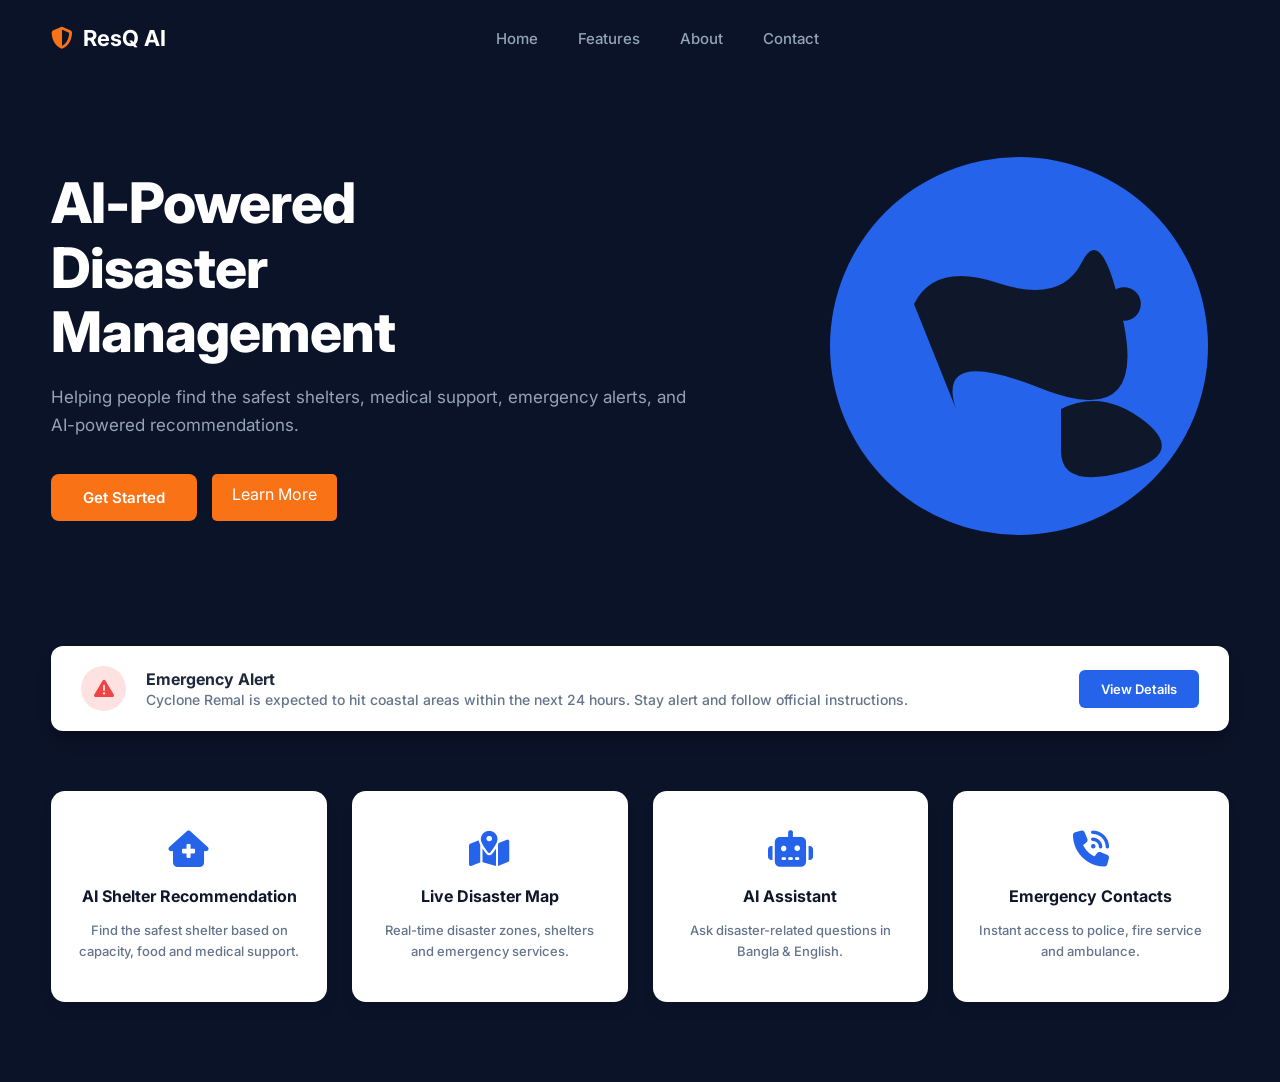
==== commit 2e224bfa: "Connected 1st weather API" ====
--- a/index.html
+++ b/index.html
@@ -12,6 +12,7 @@
 </head>
 
 <body class="landing-body">
+
 
     <!-- TOP NAVBAR (Login Button Removed) -->
     <nav class="landing-nav">
@@ -38,7 +39,7 @@
                 recommendations.</p>
             <div class="hero-buttons">
                 <button class="btn-orange" onclick="window.location.href='dashboard.html'">Get Started</button>
-                <!-- <button class="btn-outline">Learn More</button> -->
+           <!-- <button class="btn-outline">Learn More</button> -->
                 <a href="details.html" class="details-btn"
                     style="text-decoration: none; padding: 10px 20px; background: #f97316; color: white; border-radius: 5px;">Learn
                     More</a>
@@ -68,10 +69,10 @@
                         official instructions.</p>
                 </div>
             </div>
-            <!-- <button class="btn-view-details">View Details</button> -->
-            <a href="emergency.html"
+            <button class="btn-view-details">View Details</button>
+            <!-- <a href="emergency.html"
                 style="text-decoration: none; padding: 8px 16px; background: #2563eb; color: white; border-radius: 5px;">View
-                Details</a>
+                Details</a> -->
         </div>
     </div>
 
--- a/style.css
+++ b/style.css
@@ -1013,4 +1013,232 @@
     border-color: #2563eb !important;
     background: #ffffff !important;
     box-shadow: 0 0 0 3px rgba(37, 99, 235, 0.1);
-}+}
+
+/* Live API feature pages */
+.muted-line {
+    color: var(--text-muted);
+    font-size: 14px;
+    line-height: 1.5;
+    margin-bottom: 18px;
+}
+
+.compact-grid {
+    grid-template-columns: repeat(4, minmax(150px, 1fr));
+    margin-top: 18px;
+}
+
+.data-card-grid {
+    display: grid;
+    grid-template-columns: repeat(auto-fit, minmax(280px, 1fr));
+    gap: 18px;
+}
+
+.data-card {
+    border: 1px solid var(--border-light);
+    border-radius: 10px;
+    padding: 18px;
+    background: #ffffff;
+}
+
+.data-card-header {
+    display: flex;
+    align-items: flex-start;
+    justify-content: space-between;
+    gap: 15px;
+    margin-bottom: 16px;
+}
+
+.data-card h4 {
+    font-size: 16px;
+    color: var(--text-dark);
+    margin-bottom: 5px;
+}
+
+.data-card p,
+.data-card span {
+    color: var(--text-muted);
+    font-size: 13px;
+}
+
+.status-pill {
+    display: inline-flex;
+    align-items: center;
+    justify-content: center;
+    min-width: 68px;
+    padding: 7px 10px;
+    border-radius: 999px;
+    font-weight: 700;
+    font-size: 12px;
+    white-space: nowrap;
+}
+
+.status-pill.ok {
+    background: #dcfce7;
+    color: #166534;
+}
+
+.status-pill.danger {
+    background: #fee2e2;
+    color: #991b1b;
+}
+
+.stat-row {
+    display: flex;
+    justify-content: space-between;
+    gap: 12px;
+    margin: 10px 0 7px;
+    font-size: 13px;
+}
+
+.progress-track {
+    width: 100%;
+    height: 8px;
+    background: #e2e8f0;
+    border-radius: 999px;
+    overflow: hidden;
+}
+
+.progress-track span {
+    display: block;
+    height: 100%;
+    background: var(--primary-blue);
+    border-radius: inherit;
+}
+
+.progress-track.food span {
+    background: var(--orange-warning);
+}
+
+.detail-grid-small {
+    display: grid;
+    grid-template-columns: 1fr;
+    gap: 8px;
+    margin: 15px 0;
+}
+
+.detail-grid-small span {
+    display: flex;
+    align-items: flex-start;
+    gap: 8px;
+    line-height: 1.4;
+}
+
+.route-output {
+    border: 1px solid var(--border-light);
+    border-radius: 8px;
+    padding: 12px 14px;
+    margin: 16px 0 20px;
+    background: #f8fafc;
+    color: var(--text-dark);
+    font-size: 14px;
+    line-height: 1.5;
+}
+
+.chat-messages {
+    height: 430px;
+    overflow-y: auto;
+    border: 1px solid var(--border-light);
+    border-radius: 10px;
+    padding: 18px;
+    background: #f8fafc;
+    display: flex;
+    flex-direction: column;
+    gap: 12px;
+}
+
+.chat-bubble {
+    max-width: 76%;
+    padding: 12px 14px;
+    border-radius: 10px;
+    font-size: 14px;
+    line-height: 1.45;
+}
+
+.chat-bubble.user {
+    align-self: flex-end;
+    background: var(--primary-blue);
+    color: #ffffff;
+}
+
+.chat-bubble.bot {
+    align-self: flex-start;
+    background: #ffffff;
+    color: var(--text-dark);
+    border: 1px solid var(--border-light);
+}
+
+.chat-form {
+    display: flex;
+    gap: 12px;
+    margin-top: 16px;
+}
+
+.chat-form input,
+.settings-form input,
+.settings-form select,
+.settings-form textarea {
+    width: 100%;
+    border: 1px solid #cbd5e1;
+    border-radius: 8px;
+    padding: 12px 13px;
+    font-size: 14px;
+    color: var(--text-dark);
+    background: #ffffff;
+    outline: none;
+}
+
+.chat-form input:focus,
+.settings-form input:focus,
+.settings-form select:focus,
+.settings-form textarea:focus {
+    border-color: var(--primary-blue);
+    box-shadow: 0 0 0 3px rgba(37, 99, 235, 0.1);
+}
+
+.settings-form {
+    display: grid;
+    grid-template-columns: repeat(2, minmax(220px, 1fr));
+    gap: 16px;
+}
+
+.settings-form label {
+    display: flex;
+    flex-direction: column;
+    gap: 7px;
+    color: var(--text-dark);
+    font-weight: 600;
+    font-size: 13px;
+}
+
+.settings-form textarea,
+.settings-form button,
+.settings-form .route-output {
+    grid-column: 1 / -1;
+}
+
+@media (max-width: 900px) {
+    body {
+        overflow: auto;
+        height: auto;
+    }
+
+    .app-container {
+        min-height: 100vh;
+        height: auto;
+    }
+
+    .main-sidebar {
+        width: 220px;
+    }
+
+    .metrics-grid,
+    .compact-grid,
+    .settings-form {
+        grid-template-columns: 1fr;
+    }
+
+    .chat-form {
+        flex-direction: column;
+    }
+}
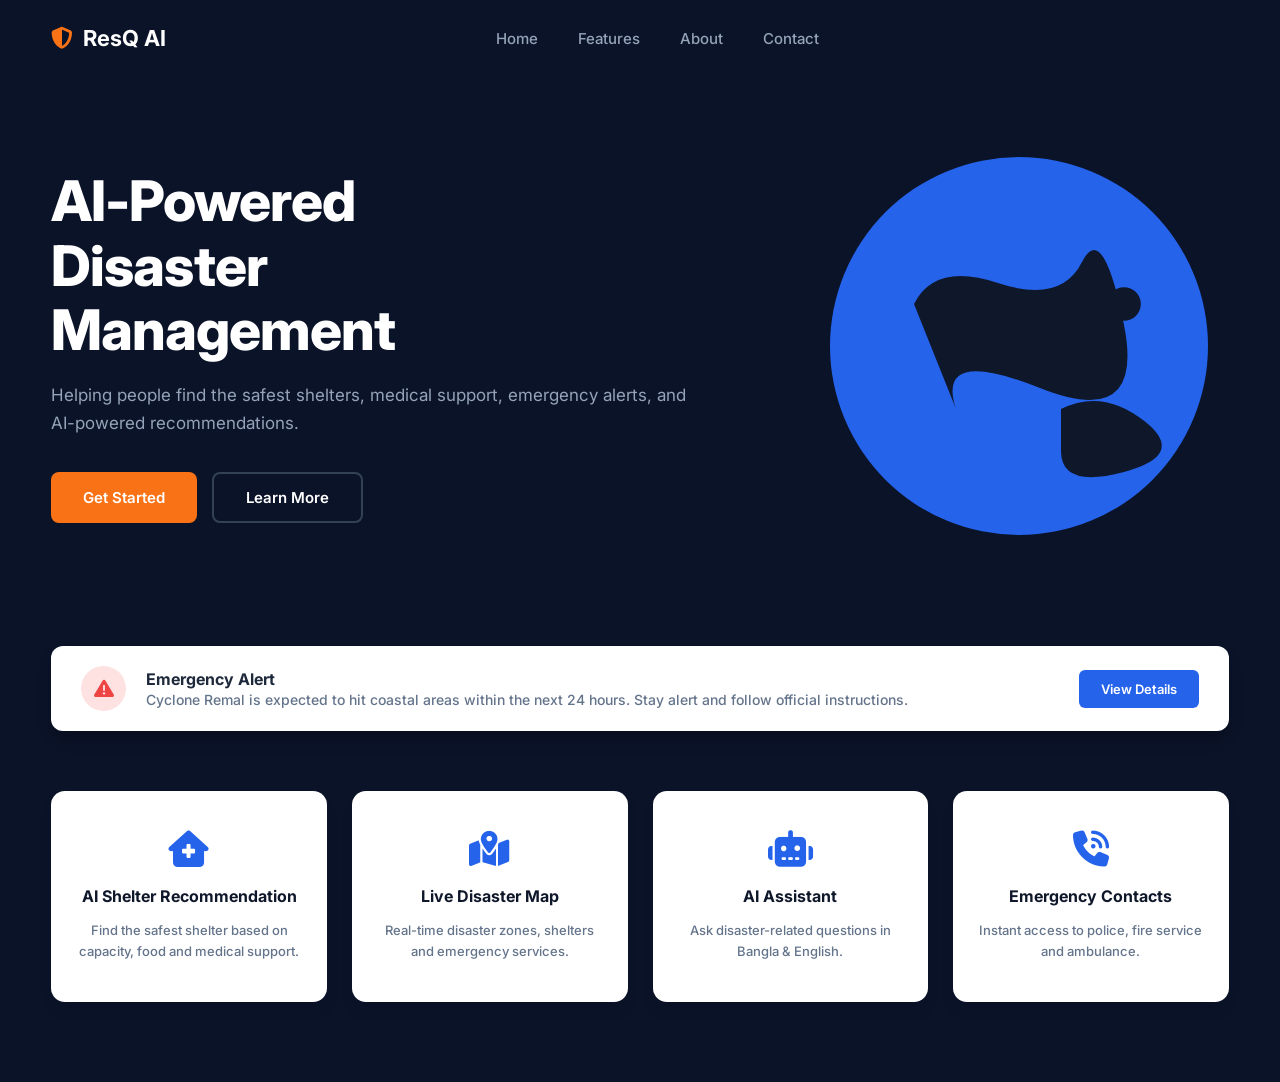
==== commit 37180046: "Split script.js into modular files" ====
--- a/index.html
+++ b/index.html
@@ -13,20 +13,17 @@
 
 <body class="landing-body">
 
-
     <!-- TOP NAVBAR (Login Button Removed) -->
     <nav class="landing-nav">
         <div class="nav-logo">
-            <a href="index.html"
-                style="text-decoration: none; color: inherit; display: flex; align-items: center; gap: 10px;">
-                <i class="fa-solid fa-shield-halved"></i>
-                <span>ResQ AI</span></a>
+            <i class="fa-solid fa-shield-halved"></i>
+            <span>ResQ AI</span>
         </div>
         <div class="nav-menu">
-            <a href="index.html">Home</a>
-            <a href="features.html">Features</a>
-            <a href="about.html">About</a>
-            <a href="contact.html">Contact</a>
+            <a href="#">Home</a>
+            <a href="#">Features</a>
+            <a href="#">About</a>
+            <a href="#">Contact</a>
         </div>
         <div style="width: 80px;"></div> <!-- Visual balance container -->
     </nav>
@@ -39,10 +36,7 @@
                 recommendations.</p>
             <div class="hero-buttons">
                 <button class="btn-orange" onclick="window.location.href='dashboard.html'">Get Started</button>
-           <!-- <button class="btn-outline">Learn More</button> -->
-                <a href="details.html" class="details-btn"
-                    style="text-decoration: none; padding: 10px 20px; background: #f97316; color: white; border-radius: 5px;">Learn
-                    More</a>
+                <button class="btn-outline">Learn More</button>
             </div>
         </div>
         <div class="hero-image-area">
@@ -70,9 +64,6 @@
                 </div>
             </div>
             <button class="btn-view-details">View Details</button>
-            <!-- <a href="emergency.html"
-                style="text-decoration: none; padding: 8px 16px; background: #2563eb; color: white; border-radius: 5px;">View
-                Details</a> -->
         </div>
     </div>
 
@@ -83,19 +74,16 @@
                 <i class="fa-solid fa-house-medical card-icon-blue"></i>
                 <h4>AI Shelter Recommendation</h4>
                 <p>Find the safest shelter based on capacity, food and medical support.</p>
-
             </div>
             <div class="feature-info-card">
                 <i class="fa-solid fa-map-location-dot card-icon-blue"></i>
                 <h4>Live Disaster Map</h4>
                 <p>Real-time disaster zones, shelters and emergency services.</p>
-
             </div>
             <div class="feature-info-card">
                 <i class="fa-solid fa-robot card-icon-blue"></i>
                 <h4>AI Assistant</h4>
                 <p>Ask disaster-related questions in Bangla & English.</p>
-
             </div>
             <div class="feature-info-card">
                 <i class="fa-solid fa-phone-volume card-icon-blue"></i>
@@ -104,9 +92,8 @@
             </div>
         </div>
     </section>
-
-
-
+    <script src="data/config.js"></script>
+    <script src="data/utils.js"></script>
 </body>
 
 </html>
